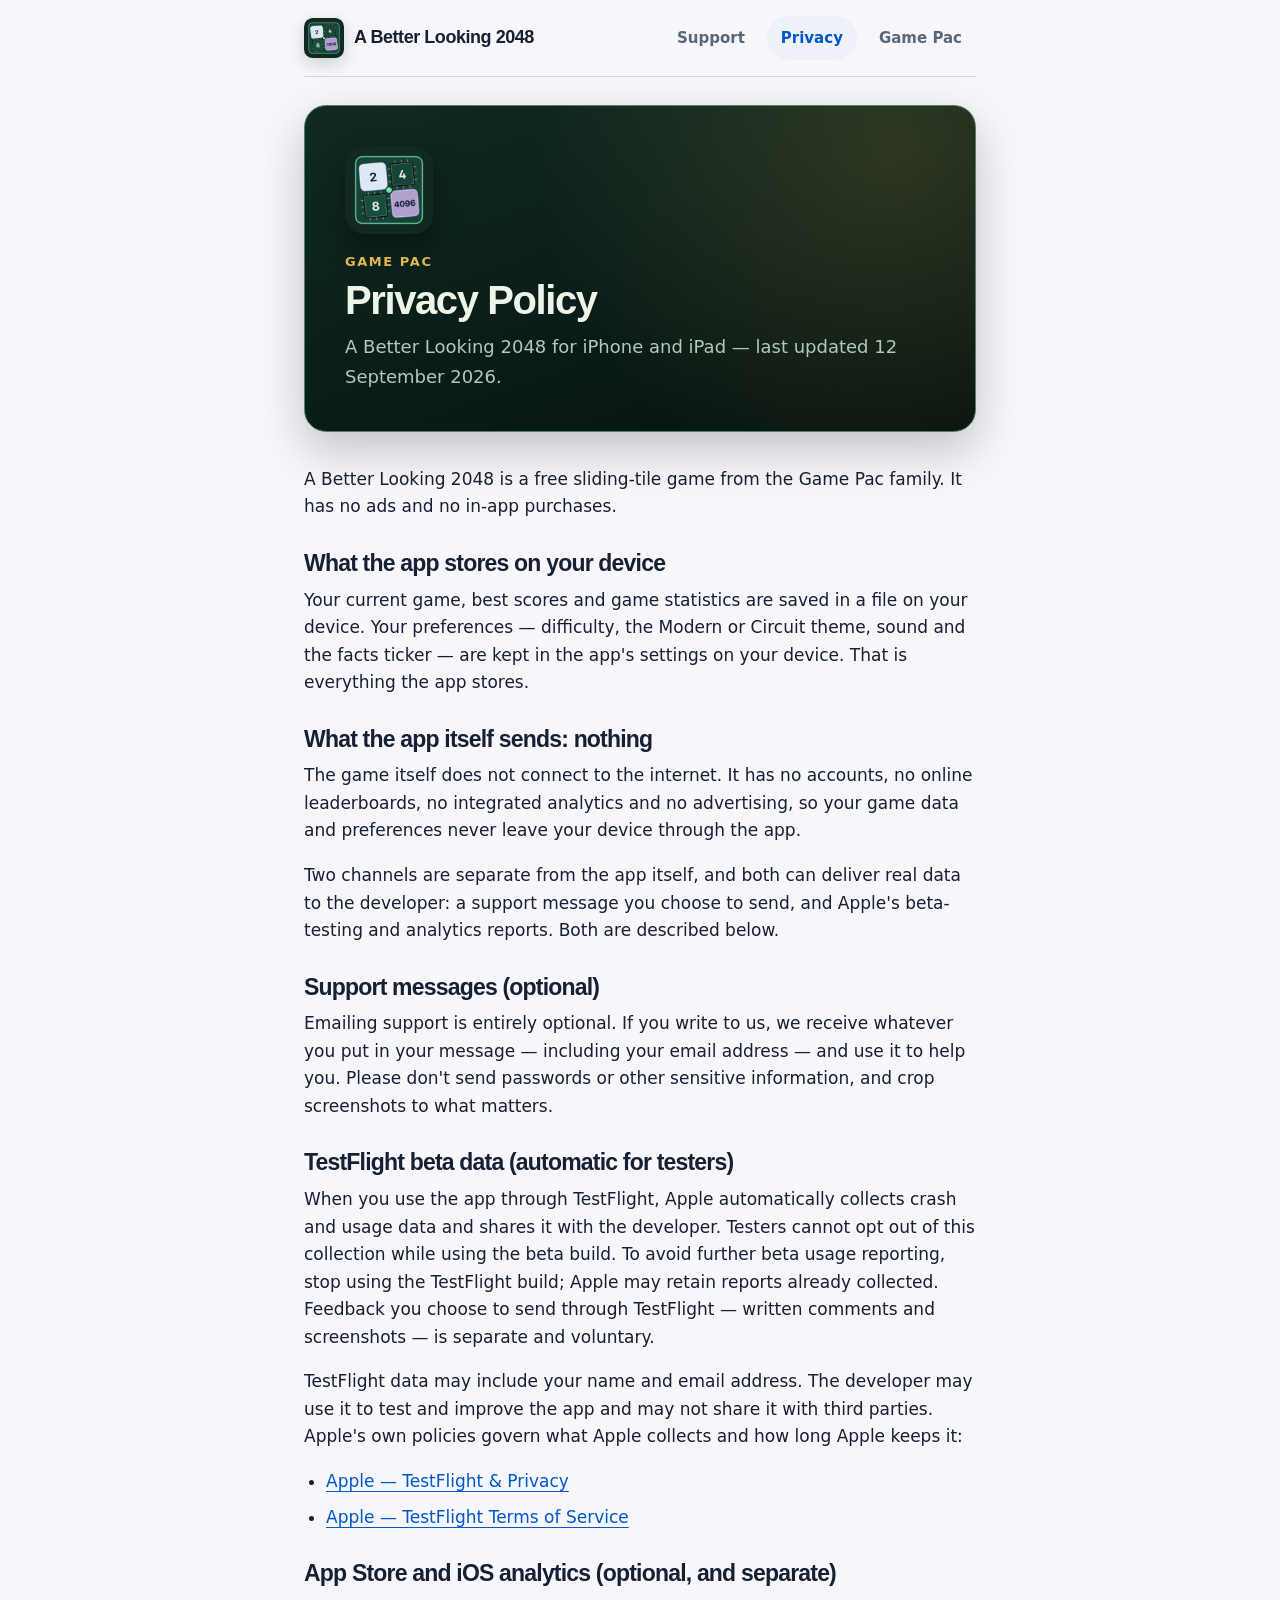
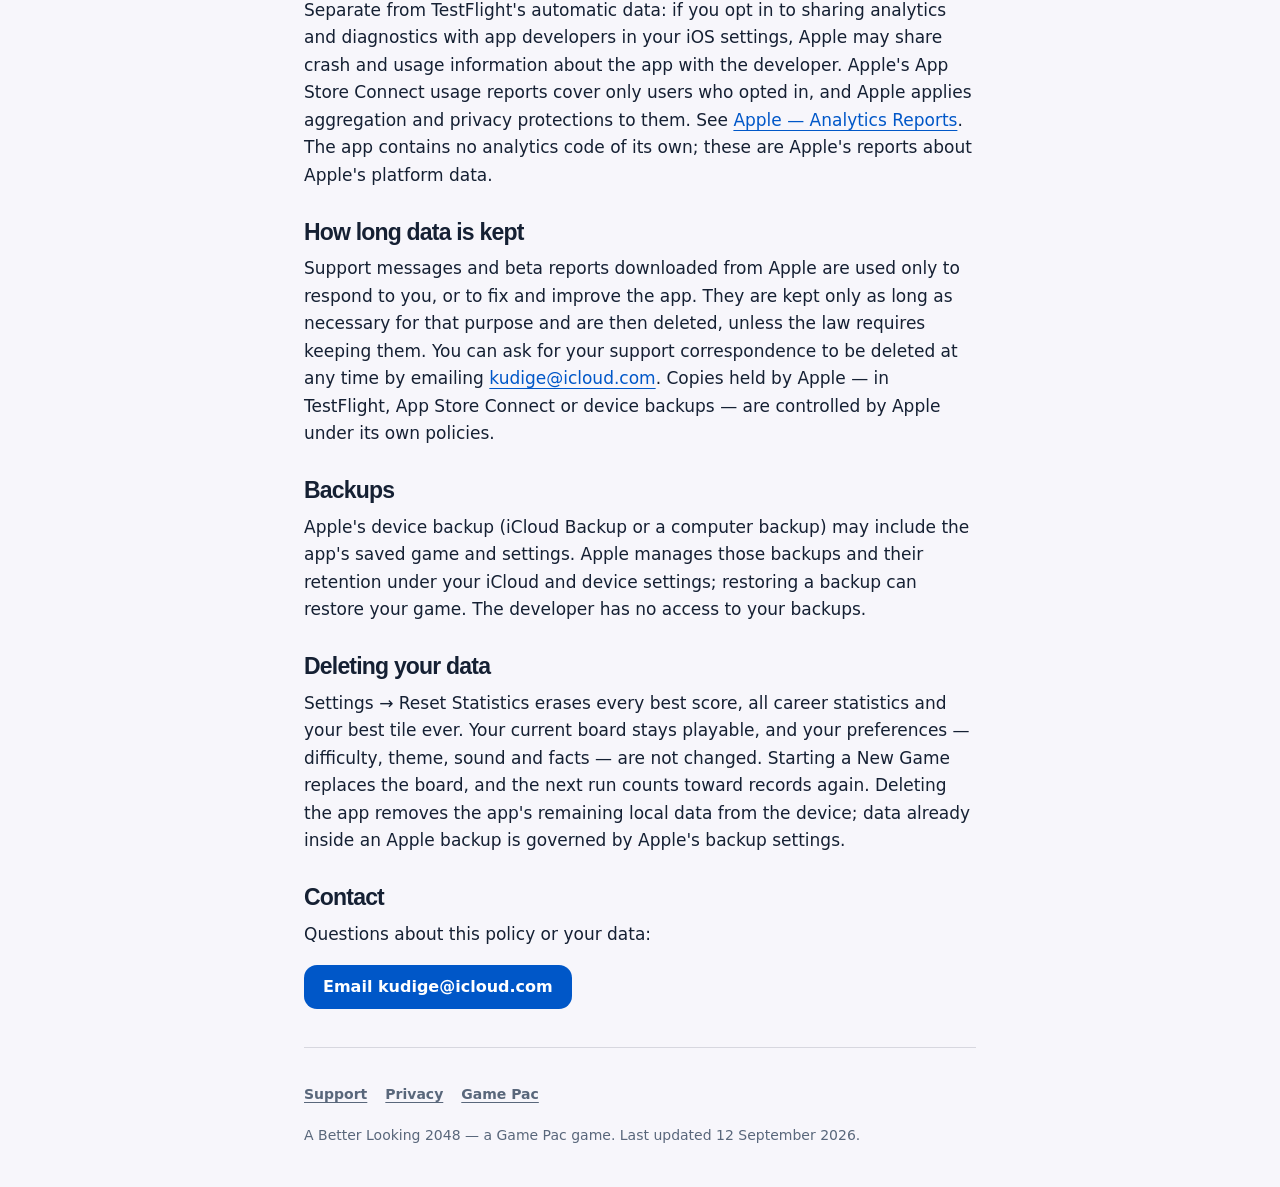
==== a-better-looking-2048/privacy.html @ 089aef25 "Add 2048 iOS support and privacy pages Co-Authored-By: Claude Fable 5.1 <noreply@anthropic.com>" ====
<!doctype html>
<html lang="en">
<head>
  <meta charset="utf-8">
  <meta name="viewport" content="width=device-width, initial-scale=1">
  <title>A Better Looking 2048 — Privacy Policy</title>
  <meta name="description" content="Privacy policy for A Better Looking 2048, the Game Pac sliding-tile game for iPhone and iPad.">
  <link rel="icon" type="image/png" href="app-icon.png">
  <link rel="stylesheet" href="support.css">
</head>
<body>
  <a class="skip-link" href="#main">Skip to content</a>

  <header class="site-header">
    <a class="brand" href="../" aria-label="Game Pac home">
      <img src="app-icon.png" alt="" width="40" height="40">
      <span>A Better Looking 2048</span>
    </a>
    <nav aria-label="Page">
      <a href="support.html">Support</a>
      <a href="privacy.html" aria-current="page">Privacy</a>
      <a href="../">Game Pac</a>
    </nav>
  </header>

  <main id="main">
    <section class="hero-panel">
      <img src="app-icon.png" alt="A Better Looking 2048 app icon" width="88" height="88">
      <p class="eyebrow">Game Pac</p>
      <h1>Privacy Policy</h1>
      <p class="lede">A Better Looking 2048 for iPhone and iPad — last updated 12 September 2026.</p>
    </section>

    <section>
      <p>A Better Looking 2048 is a free sliding-tile game from the Game Pac family. It has no ads and no in-app purchases.</p>
    </section>

    <section>
      <h2>What the app stores on your device</h2>
      <p>Your current game, best scores and game statistics are saved in a file on your device. Your preferences — difficulty, the Modern or Circuit theme, sound and the facts ticker — are kept in the app's settings on your device. That is everything the app stores.</p>
    </section>

    <section>
      <h2>What the app itself sends: nothing</h2>
      <p>The game itself does not connect to the internet. It has no accounts, no online leaderboards, no integrated analytics and no advertising, so your game data and preferences never leave your device through the app.</p>
      <p>Two channels are separate from the app itself, and both can deliver real data to the developer: a support message you choose to send, and Apple's beta-testing and analytics reports. Both are described below.</p>
    </section>

    <section>
      <h2>Support messages (optional)</h2>
      <p>Emailing support is entirely optional. If you write to us, we receive whatever you put in your message — including your email address — and use it to help you. Please don't send passwords or other sensitive information, and crop screenshots to what matters.</p>
    </section>

    <section>
      <h2>TestFlight beta data (automatic for testers)</h2>
      <p>When you use the app through TestFlight, Apple automatically collects crash and usage data and shares it with the developer. Testers cannot opt out of this collection while using the beta build. To avoid further beta usage reporting, stop using the TestFlight build; Apple may retain reports already collected. Feedback you choose to send through TestFlight — written comments and screenshots — is separate and voluntary.</p>
      <p>TestFlight data may include your name and email address. The developer may use it to test and improve the app and may not share it with third parties. Apple's own policies govern what Apple collects and how long Apple keeps it:</p>
      <ul>
        <li><a href="https://www.apple.com/legal/privacy/data/en/test-flight/">Apple — TestFlight &amp; Privacy</a></li>
        <li><a href="https://www.apple.com/legal/internet-services/itunes/testflight/">Apple — TestFlight Terms of Service</a></li>
      </ul>
    </section>

    <section>
      <h2>App Store and iOS analytics (optional, and separate)</h2>
      <p>Separate from TestFlight's automatic data: if you opt in to sharing analytics and diagnostics with app developers in your iOS settings, Apple may share crash and usage information about the app with the developer. Apple's App Store Connect usage reports cover only users who opted in, and Apple applies aggregation and privacy protections to them. See <a href="https://developer.apple.com/help/app-store-connect-analytics/overview/analytics-reports-api/">Apple — Analytics Reports</a>. The app contains no analytics code of its own; these are Apple's reports about Apple's platform data.</p>
    </section>

    <section>
      <h2>How long data is kept</h2>
      <p>Support messages and beta reports downloaded from Apple are used only to respond to you, or to fix and improve the app. They are kept only as long as necessary for that purpose and are then deleted, unless the law requires keeping them. You can ask for your support correspondence to be deleted at any time by emailing <a href="mailto:kudige@icloud.com">kudige@icloud.com</a>. Copies held by Apple — in TestFlight, App Store Connect or device backups — are controlled by Apple under its own policies.</p>
    </section>

    <section>
      <h2>Backups</h2>
      <p>Apple's device backup (iCloud Backup or a computer backup) may include the app's saved game and settings. Apple manages those backups and their retention under your iCloud and device settings; restoring a backup can restore your game. The developer has no access to your backups.</p>
    </section>

    <section>
      <h2>Deleting your data</h2>
      <p>Settings → Reset Statistics erases every best score, all career statistics and your best tile ever. Your current board stays playable, and your preferences — difficulty, theme, sound and facts — are not changed. Starting a New Game replaces the board, and the next run counts toward records again. Deleting the app removes the app's remaining local data from the device; data already inside an Apple backup is governed by Apple's backup settings.</p>
    </section>

    <section>
      <h2>Contact</h2>
      <p>Questions about this policy or your data:</p>
      <p><a class="button" href="mailto:kudige@icloud.com">Email kudige@icloud.com</a></p>
    </section>
  </main>

  <footer>
    <nav aria-label="Footer">
      <a href="support.html">Support</a>
      <a href="privacy.html">Privacy</a>
      <a href="../">Game Pac</a>
    </nav>
    <p>A Better Looking 2048 — a Game Pac game. Last updated 12 September 2026.</p>
  </footer>
</body>
</html>
---- a-better-looking-2048/support.css ----
/* support.css — A Better Looking 2048 support/privacy pages.
   Follows the Game Pac site (game-pac.com) visual language: same palette tokens
   and system font stacks. The header panel wears the app's Circuit theme;
   the page body follows the app's Modern (system light/dark) look. */

:root {
  color-scheme: light dark;
  --page: #f7f6fb;
  --surface: #ffffff;
  --surface-soft: #eef2f8;
  --ink: #152033;
  --muted: #59677b;
  --line: rgba(21, 32, 51, 0.14);
  --brand: #0057c8;
  --brand-hover: #00439b;
  --focus: #0057c8;
  --circuit-top: #102a23;
  --circuit-bottom: #06110e;
  --circuit-panel: #12352c;
  --circuit-stroke: #4f806c;
  --circuit-gold: #e0b84f;
  --circuit-mint: #7be0b1;
  --circuit-ink: #eff4e8;
  --circuit-muted: #afcbbe;
  --radius: 22px;
  --display: ui-rounded, "SF Pro Rounded", -apple-system, BlinkMacSystemFont, "Segoe UI", sans-serif;
  --body: -apple-system, BlinkMacSystemFont, "Segoe UI", system-ui, sans-serif;
}

@media (prefers-color-scheme: dark) {
  :root {
    --page: #080d18;
    --surface: #111827;
    --surface-soft: #182238;
    --ink: #f7f8fc;
    --muted: #b8c2d4;
    --line: rgba(225, 235, 247, 0.16);
    --brand: #78b7ff;
    --brand-hover: #a1ceff;
    --focus: #78b7ff;
  }
}

* {
  box-sizing: border-box;
}

body {
  min-width: 320px;
  margin: 0;
  color: var(--ink);
  background: var(--page);
  font-family: var(--body);
  font-size: 17px;
  line-height: 1.62;
  -webkit-font-smoothing: antialiased;
}

img {
  display: block;
  max-width: 100%;
}

a {
  color: var(--brand);
  text-underline-offset: 0.22em;
}

a:hover {
  color: var(--brand-hover);
}

a:focus-visible,
.button:focus-visible {
  outline: 3px solid var(--focus);
  outline-offset: 4px;
  border-radius: 10px;
}

.skip-link {
  position: fixed;
  z-index: 200;
  top: 12px;
  left: 12px;
  padding: 10px 15px;
  border-radius: 10px;
  color: #ffffff;
  background: #0057c8;
  font-weight: 800;
  transform: translateY(-170%);
}

.skip-link:focus {
  transform: translateY(0);
}

.site-header,
main,
footer {
  width: min(calc(100% - 40px), 42rem);
  margin-inline: auto;
}

.site-header {
  display: flex;
  flex-wrap: wrap;
  align-items: center;
  justify-content: space-between;
  gap: 12px 20px;
  padding: 16px 0;
  border-bottom: 1px solid var(--line);
}

.brand {
  display: inline-flex;
  min-height: 44px;
  align-items: center;
  gap: 10px;
  color: var(--ink);
  font-family: var(--display);
  font-size: 18px;
  font-weight: 850;
  letter-spacing: -0.025em;
  text-decoration: none;
}

.brand img {
  width: 40px;
  height: 40px;
  border-radius: 22%;
  box-shadow: 0 6px 16px rgba(21, 32, 51, 0.18);
}

.site-header nav {
  display: flex;
  flex-wrap: wrap;
  align-items: center;
  gap: 4px 8px;
}

.site-header nav a {
  min-height: 44px;
  display: inline-flex;
  align-items: center;
  padding: 8px 14px;
  border-radius: 999px;
  color: var(--muted);
  font-size: 15px;
  font-weight: 750;
  text-decoration: none;
}

.site-header nav a:hover {
  color: var(--ink);
  background: var(--surface-soft);
}

.site-header nav a[aria-current="page"] {
  color: var(--brand);
  background: var(--surface-soft);
}

main {
  padding: 28px 0 8px;
}

.hero-panel {
  margin-bottom: 34px;
  padding: clamp(26px, 6vw, 40px);
  border: 1px solid var(--circuit-stroke);
  border-radius: var(--radius);
  color: var(--circuit-ink);
  background:
    radial-gradient(circle at 88% 12%, rgba(224, 184, 79, 0.16), transparent 55%),
    linear-gradient(160deg, var(--circuit-top), var(--circuit-bottom));
  box-shadow: 0 18px 46px rgba(8, 13, 24, 0.22);
}

.hero-panel img {
  width: 88px;
  height: 88px;
  margin-bottom: 20px;
  border-radius: 22%;
  box-shadow: 0 12px 28px rgba(0, 0, 0, 0.35);
}

.eyebrow {
  margin: 0 0 8px;
  color: var(--circuit-gold);
  font-size: 13px;
  font-weight: 850;
  letter-spacing: 0.12em;
  line-height: 1.2;
  text-transform: uppercase;
}

h1,
h2,
h3,
p {
  margin-top: 0;
}

h1,
h2,
h3 {
  font-family: var(--display);
  letter-spacing: -0.035em;
  line-height: 1.12;
}

.hero-panel h1 {
  margin-bottom: 10px;
  color: var(--circuit-ink);
  font-size: clamp(30px, 7vw, 40px);
  text-wrap: balance;
}

.hero-panel .lede {
  margin-bottom: 0;
  color: var(--circuit-muted);
  font-size: 18px;
}

h2 {
  margin-bottom: 10px;
  font-size: 23px;
}

section {
  margin-bottom: 30px;
}

.muted {
  color: var(--muted);
}

.notice {
  padding: 14px 16px;
  border: 1px dashed var(--circuit-gold);
  border-radius: 14px;
  color: var(--ink);
  background: var(--surface-soft);
}

.notice strong {
  color: var(--brand);
}

.panel {
  padding: 18px 20px;
  border: 1px solid var(--line);
  border-radius: var(--radius);
  background: var(--surface);
}

ul {
  padding-left: 1.3em;
}

li {
  margin-bottom: 8px;
}

.button {
  min-height: 44px;
  display: inline-flex;
  align-items: center;
  justify-content: center;
  padding: 10px 18px;
  border: 1px solid transparent;
  border-radius: 13px;
  color: #ffffff;
  background: var(--brand);
  font-size: 16px;
  font-weight: 800;
  line-height: 1.25;
  text-align: center;
  text-decoration: none;
}

.button:hover {
  color: #ffffff;
  background: var(--brand-hover);
}

@media (prefers-color-scheme: dark) {
  .button {
    color: #10182c;
  }

  .button:hover {
    color: #10182c;
  }
}

footer {
  display: grid;
  gap: 8px;
  padding: 24px 0 40px;
  border-top: 1px solid var(--line);
  color: var(--muted);
  font-size: 14px;
}

footer p {
  margin-bottom: 0;
}

footer nav {
  display: flex;
  flex-wrap: wrap;
  gap: 4px 18px;
}

footer nav a {
  min-height: 44px;
  display: inline-flex;
  align-items: center;
  color: var(--muted);
  font-weight: 750;
}

footer nav a:hover {
  color: var(--brand);
}
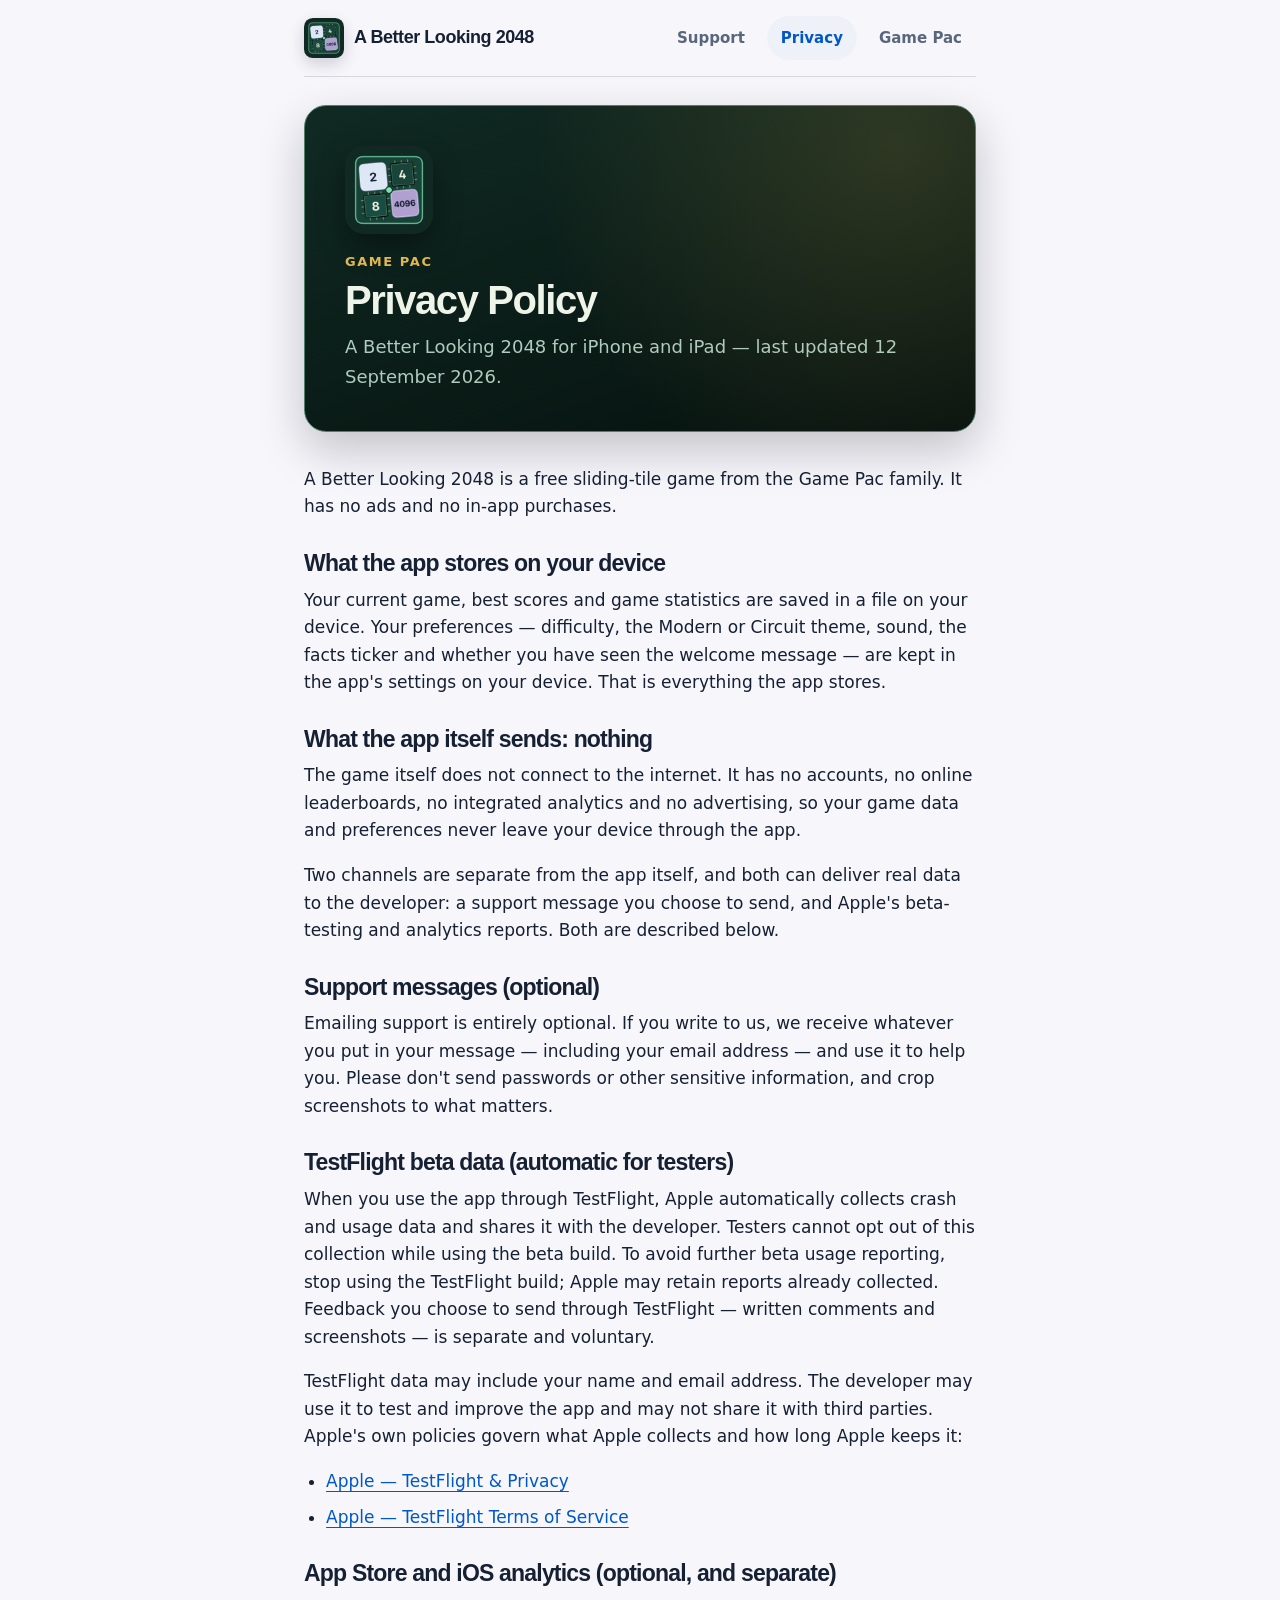
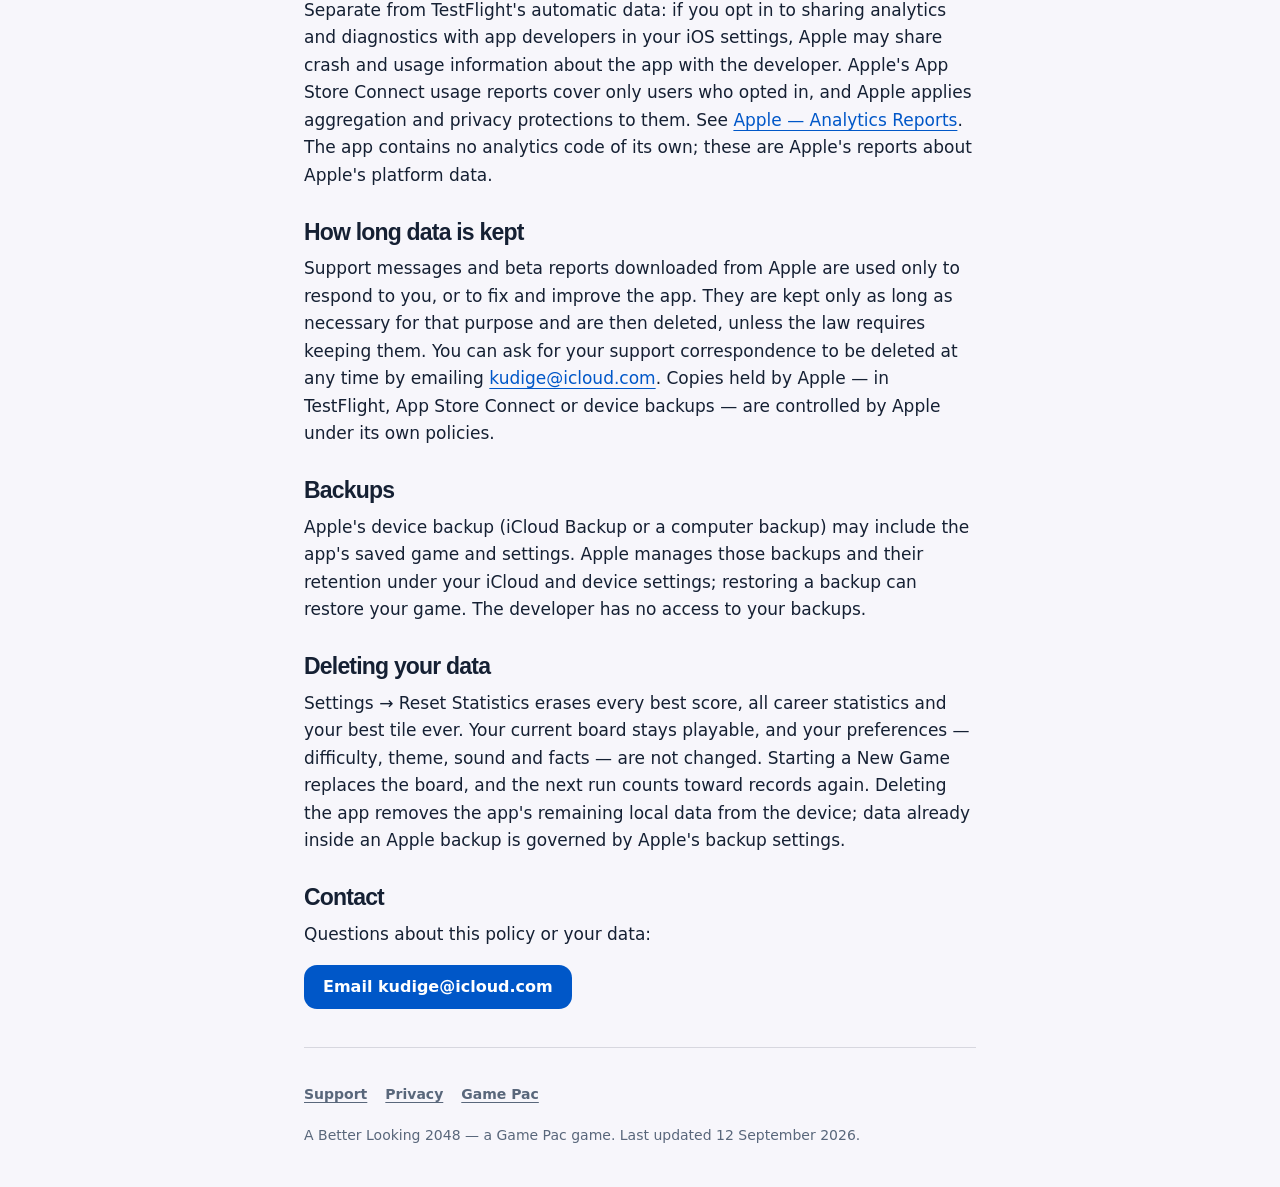
==== commit 88b5eac8: "Clarify 2048 local preference inventory Co-Authored-By: Claude Fable 5.1 <noreply@anthropic.com>" ====
--- a/a-better-looking-2048/privacy.html
+++ b/a-better-looking-2048/privacy.html
@@ -37,7 +37,7 @@
 
     <section>
       <h2>What the app stores on your device</h2>
-      <p>Your current game, best scores and game statistics are saved in a file on your device. Your preferences — difficulty, the Modern or Circuit theme, sound and the facts ticker — are kept in the app's settings on your device. That is everything the app stores.</p>
+      <p>Your current game, best scores and game statistics are saved in a file on your device. Your preferences — difficulty, the Modern or Circuit theme, sound, the facts ticker and whether you have seen the welcome message — are kept in the app's settings on your device. That is everything the app stores.</p>
     </section>
 
     <section>
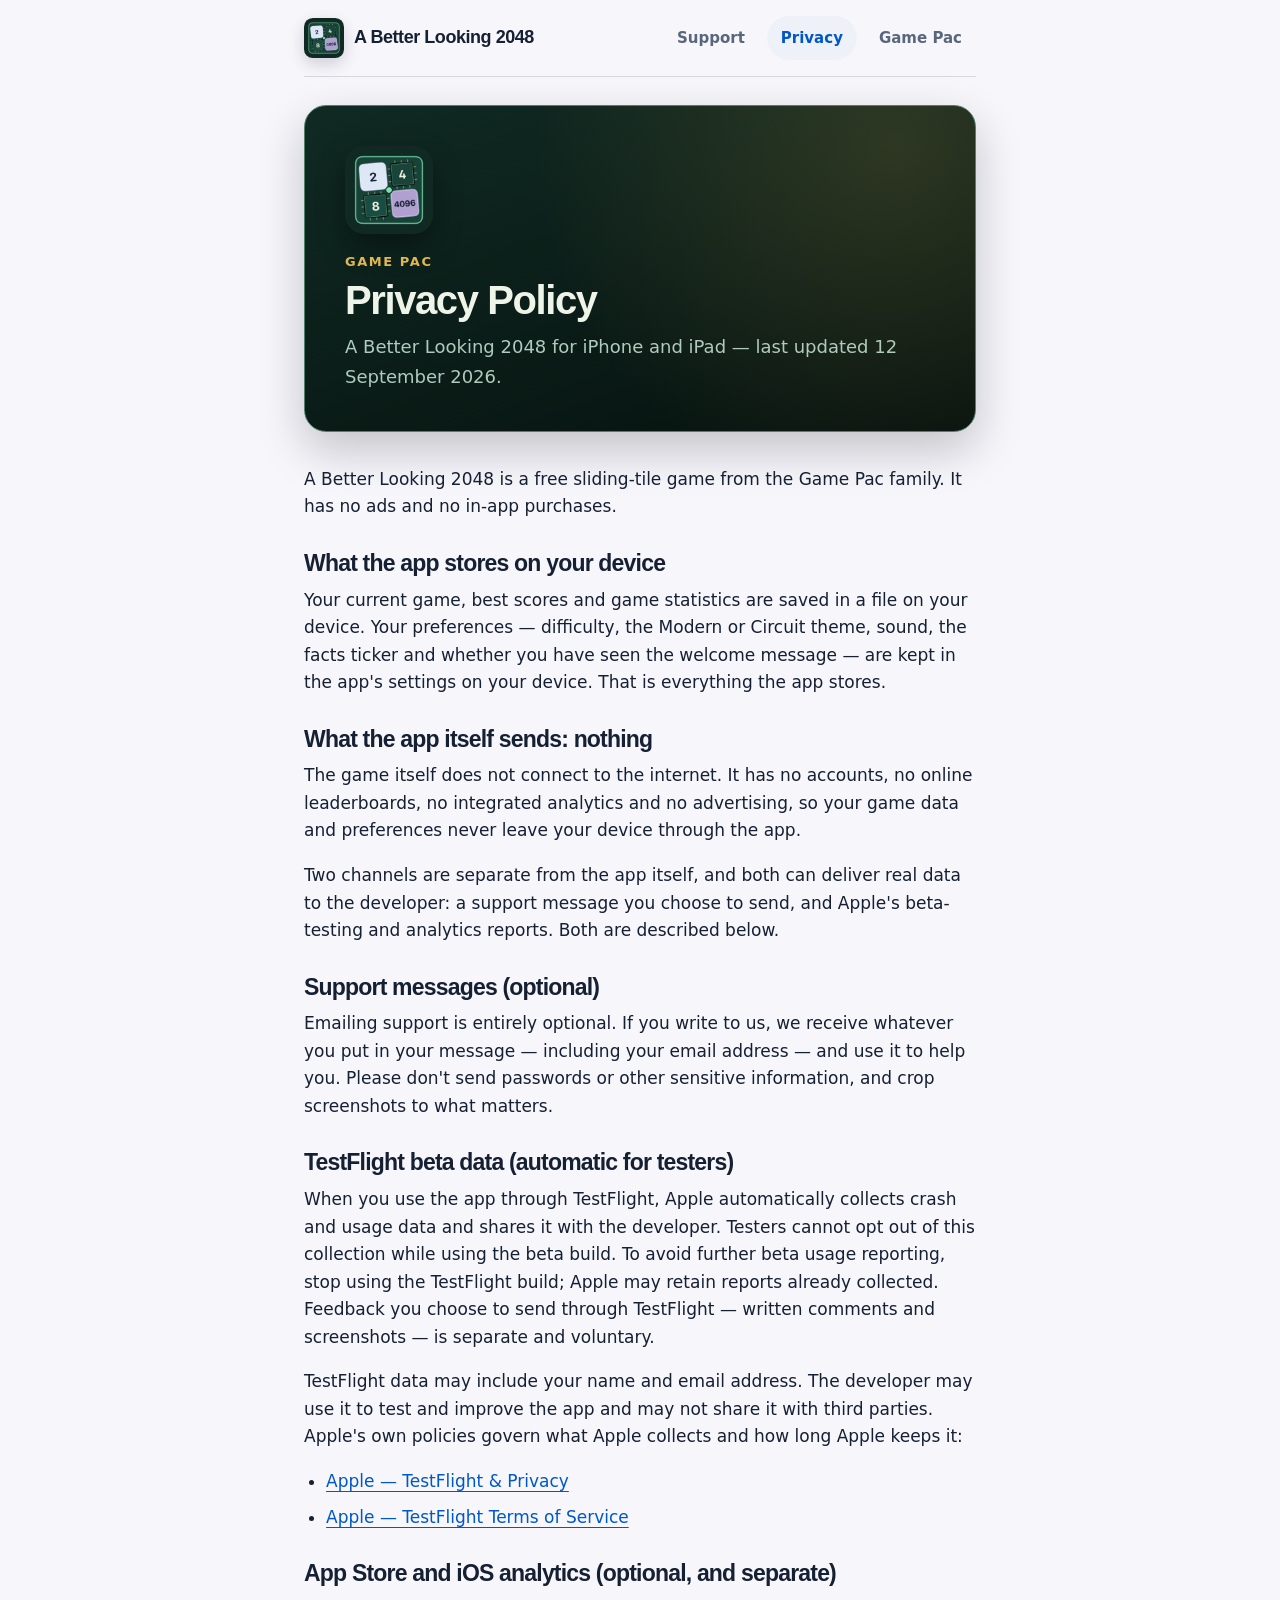
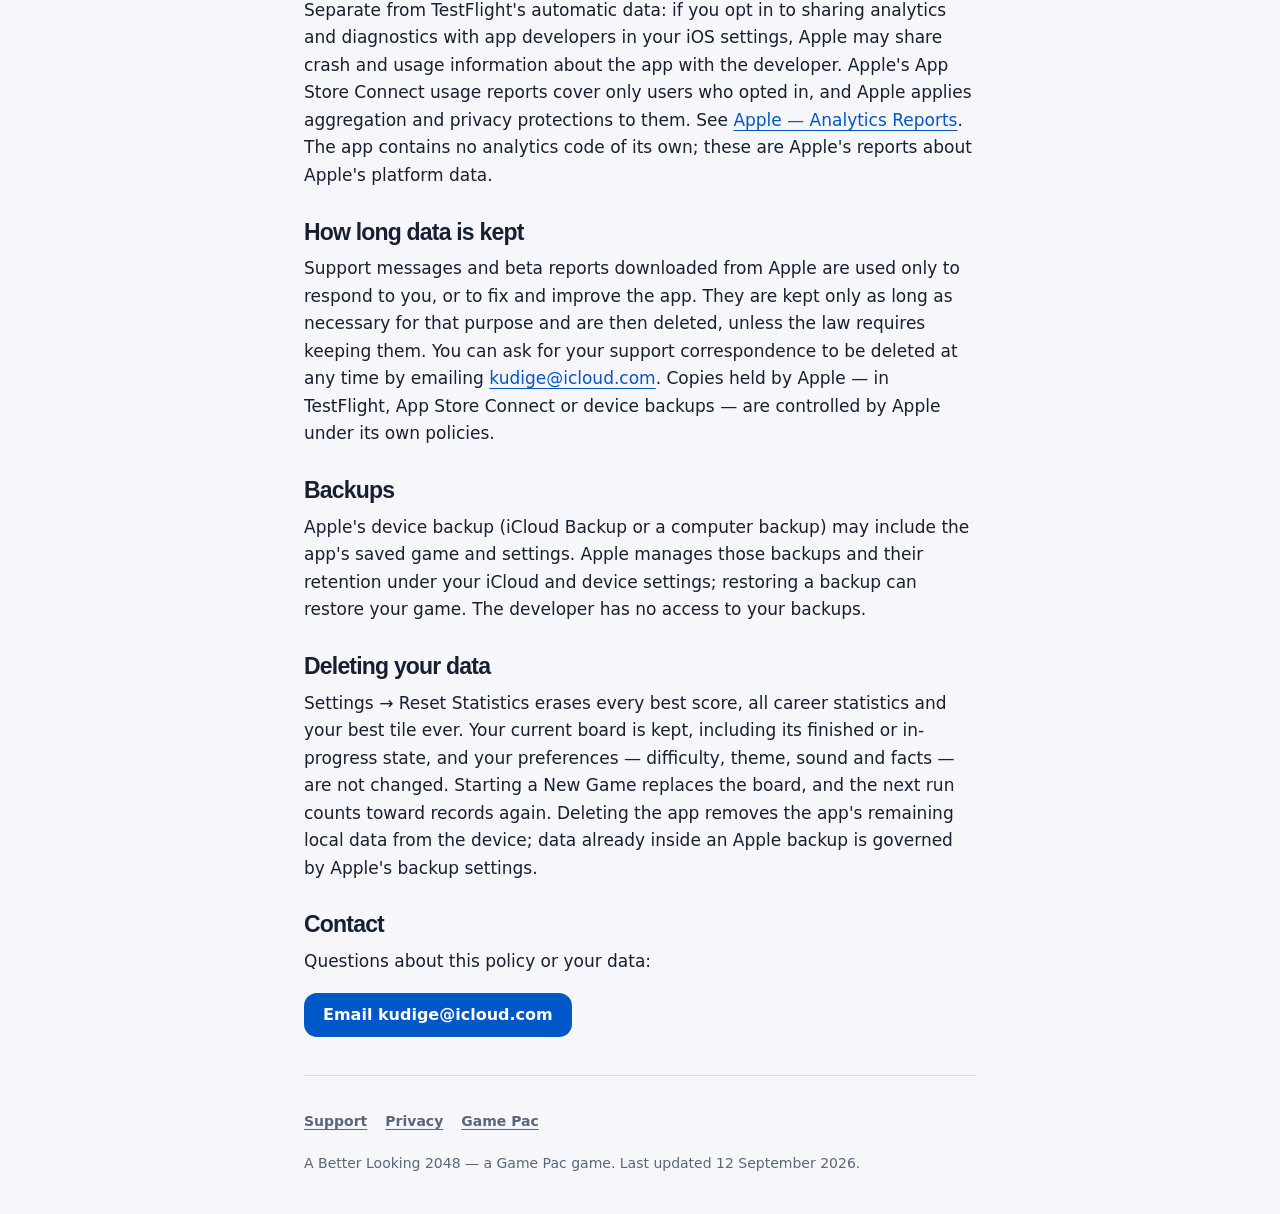
==== commit 4b578e74: "Clarify that resetting statistics preserves the current game state" ====
--- a/a-better-looking-2048/privacy.html
+++ b/a-better-looking-2048/privacy.html
@@ -78,7 +78,7 @@
 
     <section>
       <h2>Deleting your data</h2>
-      <p>Settings → Reset Statistics erases every best score, all career statistics and your best tile ever. Your current board stays playable, and your preferences — difficulty, theme, sound and facts — are not changed. Starting a New Game replaces the board, and the next run counts toward records again. Deleting the app removes the app's remaining local data from the device; data already inside an Apple backup is governed by Apple's backup settings.</p>
+      <p>Settings → Reset Statistics erases every best score, all career statistics and your best tile ever. Your current board is kept, including its finished or in-progress state, and your preferences — difficulty, theme, sound and facts — are not changed. Starting a New Game replaces the board, and the next run counts toward records again. Deleting the app removes the app's remaining local data from the device; data already inside an Apple backup is governed by Apple's backup settings.</p>
     </section>
 
     <section>
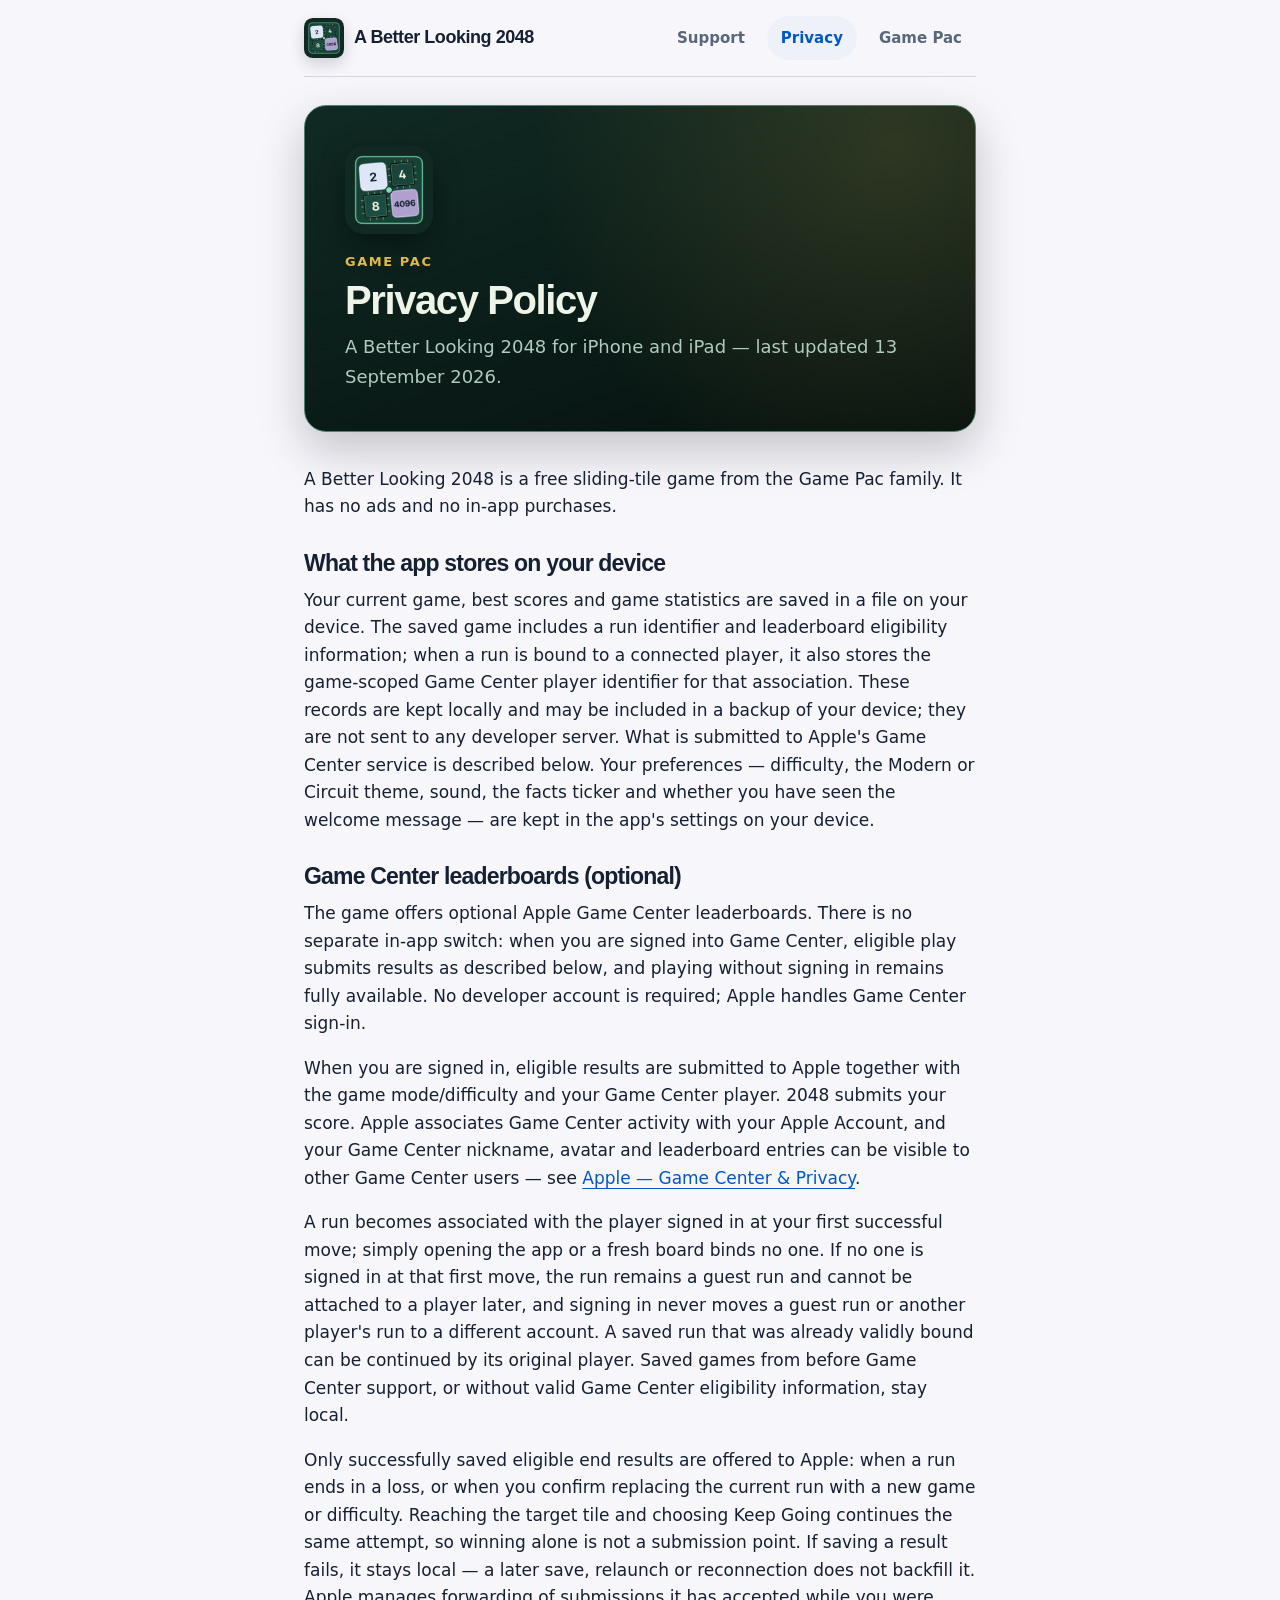
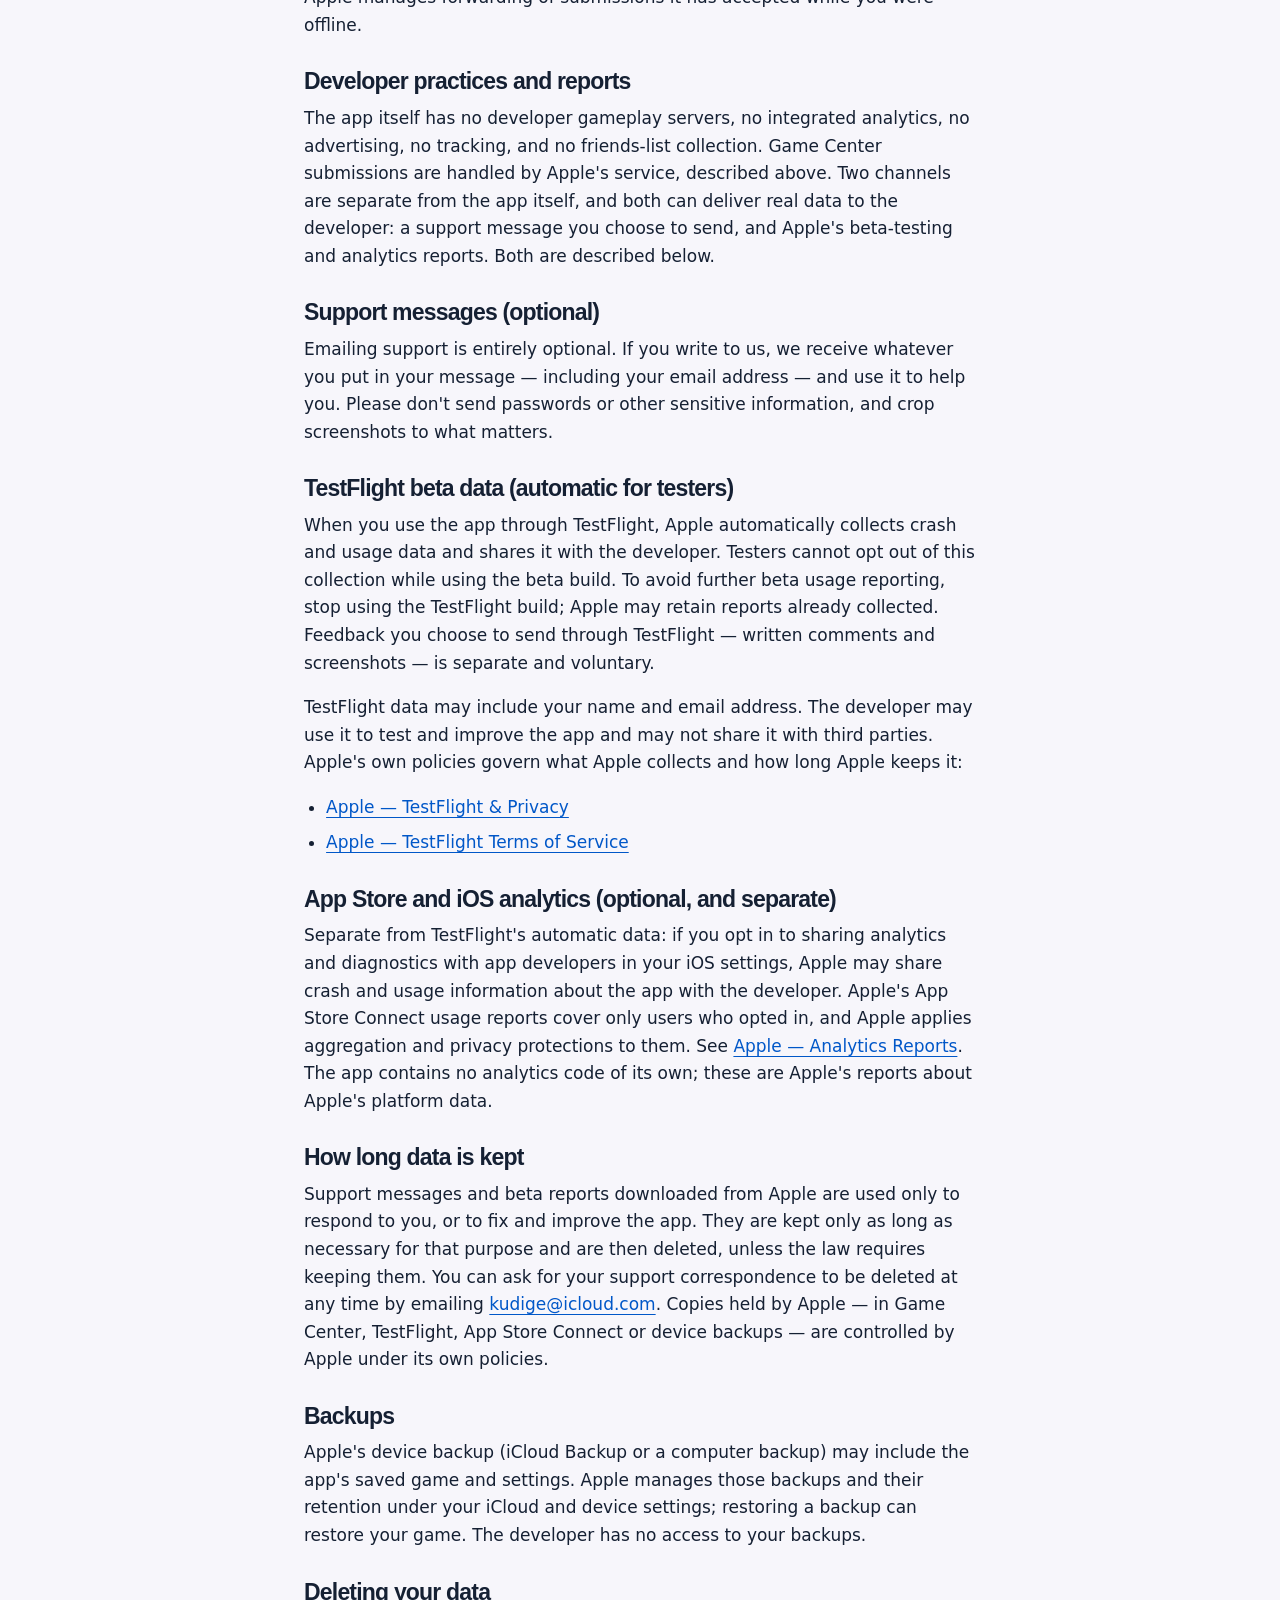
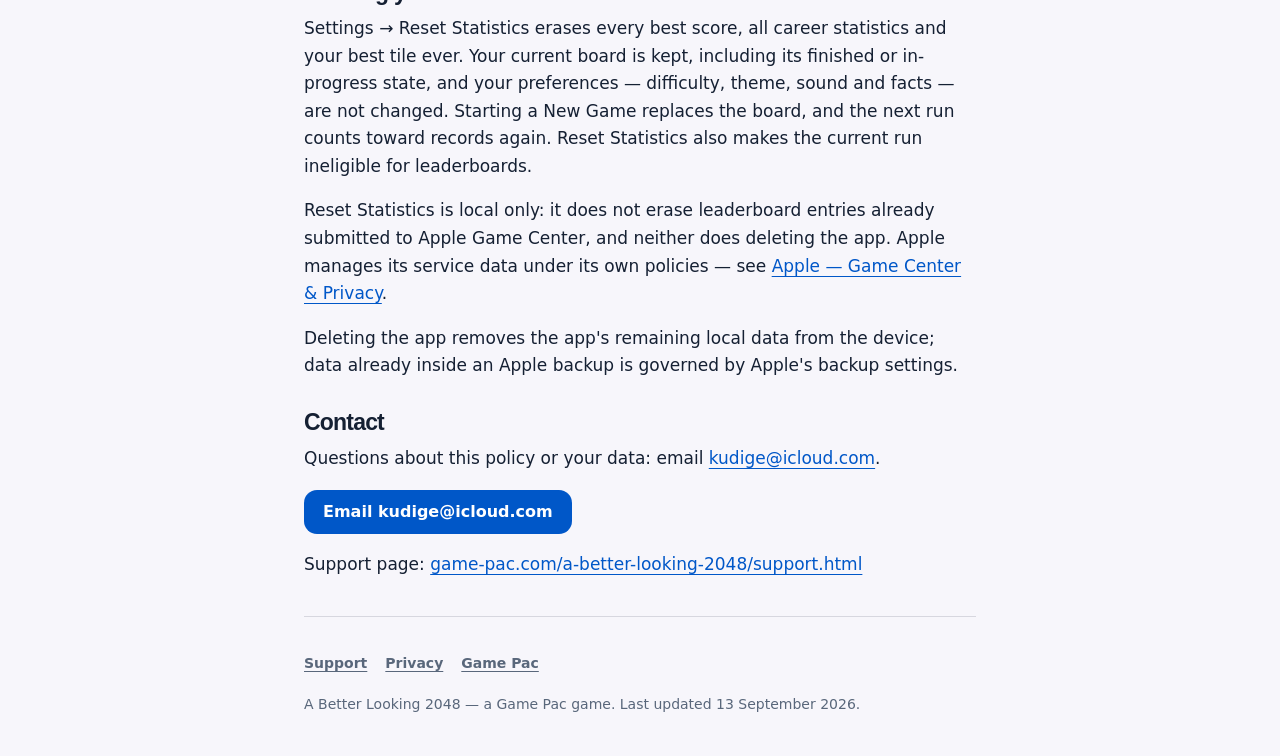
==== commit 7c9d0961: "Update privacy policy for optional Game Center leaderboards Owner-approved privacy.html change refle" ====
--- a/a-better-looking-2048/privacy.html
+++ b/a-better-looking-2048/privacy.html
@@ -28,7 +28,7 @@
       <img src="app-icon.png" alt="A Better Looking 2048 app icon" width="88" height="88">
       <p class="eyebrow">Game Pac</p>
       <h1>Privacy Policy</h1>
-      <p class="lede">A Better Looking 2048 for iPhone and iPad — last updated 12 September 2026.</p>
+      <p class="lede">A Better Looking 2048 for iPhone and iPad — last updated 13 September 2026.</p>
     </section>
 
     <section>
@@ -37,13 +37,20 @@
 
     <section>
       <h2>What the app stores on your device</h2>
-      <p>Your current game, best scores and game statistics are saved in a file on your device. Your preferences — difficulty, the Modern or Circuit theme, sound, the facts ticker and whether you have seen the welcome message — are kept in the app's settings on your device. That is everything the app stores.</p>
+      <p>Your current game, best scores and game statistics are saved in a file on your device. The saved game includes a run identifier and leaderboard eligibility information; when a run is bound to a connected player, it also stores the game-scoped Game Center player identifier for that association. These records are kept locally and may be included in a backup of your device; they are not sent to any developer server. What is submitted to Apple's Game Center service is described below. Your preferences — difficulty, the Modern or Circuit theme, sound, the facts ticker and whether you have seen the welcome message — are kept in the app's settings on your device.</p>
     </section>
 
     <section>
-      <h2>What the app itself sends: nothing</h2>
-      <p>The game itself does not connect to the internet. It has no accounts, no online leaderboards, no integrated analytics and no advertising, so your game data and preferences never leave your device through the app.</p>
-      <p>Two channels are separate from the app itself, and both can deliver real data to the developer: a support message you choose to send, and Apple's beta-testing and analytics reports. Both are described below.</p>
+      <h2>Game Center leaderboards (optional)</h2>
+      <p>The game offers optional Apple Game Center leaderboards. There is no separate in-app switch: when you are signed into Game Center, eligible play submits results as described below, and playing without signing in remains fully available. No developer account is required; Apple handles Game Center sign-in.</p>
+      <p>When you are signed in, eligible results are submitted to Apple together with the game mode/difficulty and your Game Center player. 2048 submits your score. Apple associates Game Center activity with your Apple Account, and your Game Center nickname, avatar and leaderboard entries can be visible to other Game Center users — see <a href="https://www.apple.com/legal/privacy/data/en/game-center/">Apple — Game Center &amp; Privacy</a>.</p>
+      <p>A run becomes associated with the player signed in at your first successful move; simply opening the app or a fresh board binds no one. If no one is signed in at that first move, the run remains a guest run and cannot be attached to a player later, and signing in never moves a guest run or another player's run to a different account. A saved run that was already validly bound can be continued by its original player. Saved games from before Game Center support, or without valid Game Center eligibility information, stay local.</p>
+      <p>Only successfully saved eligible end results are offered to Apple: when a run ends in a loss, or when you confirm replacing the current run with a new game or difficulty. Reaching the target tile and choosing Keep Going continues the same attempt, so winning alone is not a submission point. If saving a result fails, it stays local — a later save, relaunch or reconnection does not backfill it. Apple manages forwarding of submissions it has accepted while you were offline.</p>
+    </section>
+
+    <section>
+      <h2>Developer practices and reports</h2>
+      <p>The app itself has no developer gameplay servers, no integrated analytics, no advertising, no tracking, and no friends-list collection. Game Center submissions are handled by Apple's service, described above. Two channels are separate from the app itself, and both can deliver real data to the developer: a support message you choose to send, and Apple's beta-testing and analytics reports. Both are described below.</p>
     </section>
 
     <section>
@@ -68,7 +75,7 @@
 
     <section>
       <h2>How long data is kept</h2>
-      <p>Support messages and beta reports downloaded from Apple are used only to respond to you, or to fix and improve the app. They are kept only as long as necessary for that purpose and are then deleted, unless the law requires keeping them. You can ask for your support correspondence to be deleted at any time by emailing <a href="mailto:kudige@icloud.com">kudige@icloud.com</a>. Copies held by Apple — in TestFlight, App Store Connect or device backups — are controlled by Apple under its own policies.</p>
+      <p>Support messages and beta reports downloaded from Apple are used only to respond to you, or to fix and improve the app. They are kept only as long as necessary for that purpose and are then deleted, unless the law requires keeping them. You can ask for your support correspondence to be deleted at any time by emailing <a href="mailto:kudige@icloud.com">kudige@icloud.com</a>. Copies held by Apple — in Game Center, TestFlight, App Store Connect or device backups — are controlled by Apple under its own policies.</p>
     </section>
 
     <section>
@@ -78,13 +85,16 @@
 
     <section>
       <h2>Deleting your data</h2>
-      <p>Settings → Reset Statistics erases every best score, all career statistics and your best tile ever. Your current board is kept, including its finished or in-progress state, and your preferences — difficulty, theme, sound and facts — are not changed. Starting a New Game replaces the board, and the next run counts toward records again. Deleting the app removes the app's remaining local data from the device; data already inside an Apple backup is governed by Apple's backup settings.</p>
+      <p>Settings → Reset Statistics erases every best score, all career statistics and your best tile ever. Your current board is kept, including its finished or in-progress state, and your preferences — difficulty, theme, sound and facts — are not changed. Starting a New Game replaces the board, and the next run counts toward records again. Reset Statistics also makes the current run ineligible for leaderboards.</p>
+      <p>Reset Statistics is local only: it does not erase leaderboard entries already submitted to Apple Game Center, and neither does deleting the app. Apple manages its service data under its own policies — see <a href="https://www.apple.com/legal/privacy/data/en/game-center/">Apple — Game Center &amp; Privacy</a>.</p>
+      <p>Deleting the app removes the app's remaining local data from the device; data already inside an Apple backup is governed by Apple's backup settings.</p>
     </section>
 
     <section>
       <h2>Contact</h2>
-      <p>Questions about this policy or your data:</p>
+      <p>Questions about this policy or your data: email <a href="mailto:kudige@icloud.com">kudige@icloud.com</a>.</p>
       <p><a class="button" href="mailto:kudige@icloud.com">Email kudige@icloud.com</a></p>
+      <p>Support page: <a href="https://game-pac.com/a-better-looking-2048/support.html">game-pac.com/a-better-looking-2048/support.html</a></p>
     </section>
   </main>
 
@@ -94,7 +104,7 @@
       <a href="privacy.html">Privacy</a>
       <a href="../">Game Pac</a>
     </nav>
-    <p>A Better Looking 2048 — a Game Pac game. Last updated 12 September 2026.</p>
+    <p>A Better Looking 2048 — a Game Pac game. Last updated 13 September 2026.</p>
   </footer>
 </body>
 </html>
